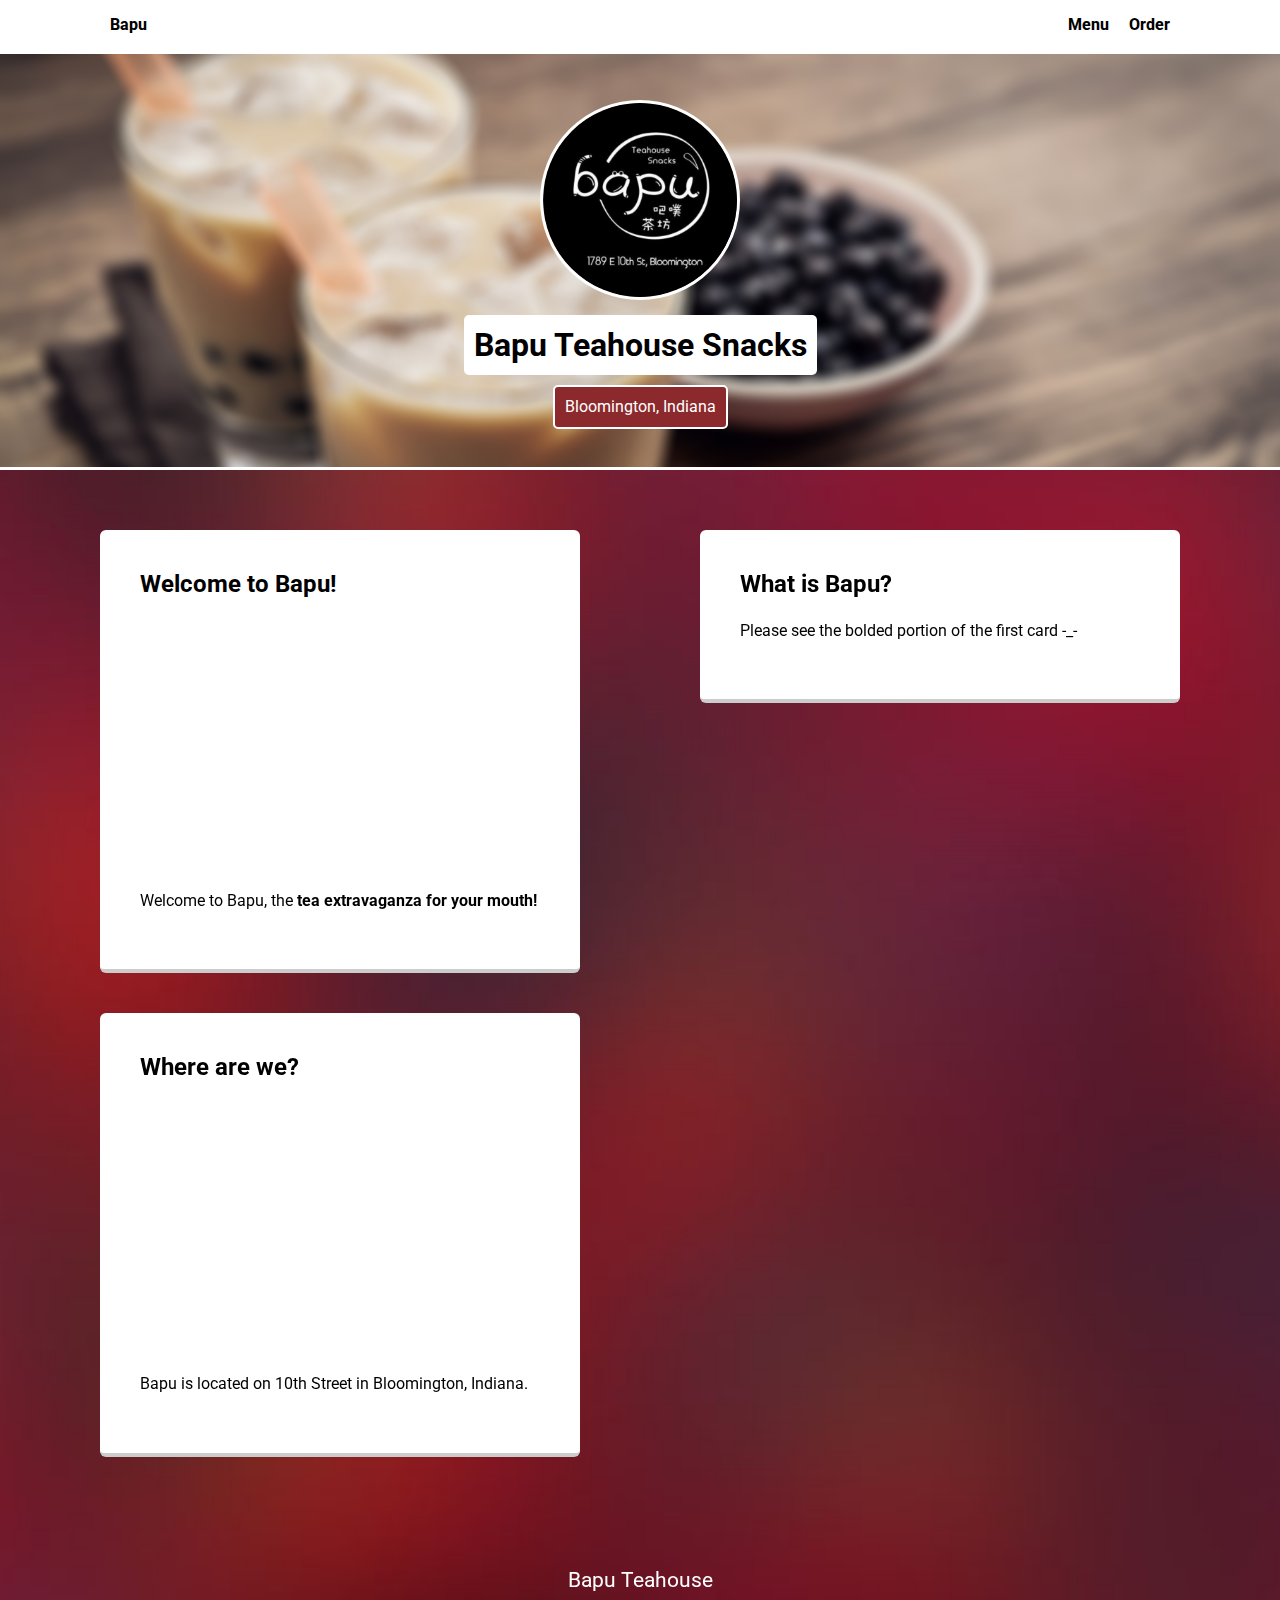
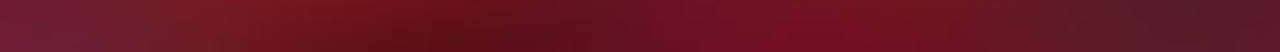
==== index.html @ 862ea8d9 "Added card on main page" ====
<!DOCTYPE HTML>
<html>
    <head>

<meta name="viewport" content="width=device-width">
        <!-- Global site tag (gtag.js) - Google Analytics -->
<script async src="https://www.googletagmanager.com/gtag/js?id=UA-144166611-1"></script>
<script>
  window.dataLayer = window.dataLayer || [];
  function gtag(){dataLayer.push(arguments);}
  gtag('js', new Date());

  gtag('config', 'UA-144166611-1');
</script>

        <meta charset="utf-8">
        <link href="https://fonts.googleapis.com/css?family=Muli%7CRoboto:400,300,500,700,900" rel="stylesheet">
        <link rel='shortcut icon' type='image/x-icon' href='/favicon.ico' />
        <title>Bapu Teahouse</title>
        <link rel="stylesheet" href="style.css">
        <script src="main.js"></script>
    </head>
    <body>
        <!-- NAVIGATION -->
        <div class="main-nav">
            <ul class="nav">
                <li class="name"><a href="//www.baputeahouse.com">Bapu</a></li>
                <li><a href="//www.baputeahouse.com/menu">Menu</a></li>
                <li><a href="//www.baputeahouse.com/order">Order</a></li>
            </ul>
        </div>

        <!-- HEADER -->
        <header>
            <a href="//www.baputeahouse.com"><img src="images/bapu_logo.png" alt="Bapu Logo" class="profile-image"></a>
            <h1 class="tag title">Bapu Teahouse Snacks</h1>
            <p class="tag information">Bloomington, Indiana</p>
        </header>

        <!-- CARDS -->
        <main class="flex" id="main">
            <div class="column" id="first">
              <div class="card">
                  <h2>Welcome to Bapu!</h2>
                  <iframe src="https://www.google.com/maps/embed?pb=!1m18!1m12!1m3!1d3093.1354741768314!2d-86.51318390065133!3d39.17164081474664!2m3!1f0!2f0!3f0!3m2!1i1024!2i768!4f13.1!3m3!1m2!1s0x886c66bb116734bd%3A0x3fd17136e6ad62f6!2sBapu%20TeaHouse!5e0!3m2!1sen!2sus!4v1572037911895!5m2!1sen!2sus" width="400" height="250" frameborder="0" style="border:0;" allowfullscreen=""></iframe>
                  <p>Welcome to Bapu, the <b>tea extravaganza for your mouth!</b></p>
              </div>
              <div class="card">
                  <h2>Where are we?</h2>
                  <iframe src="https://www.google.com/maps/embed?pb=!1m18!1m12!1m3!1d3093.1354741768314!2d-86.51318390065133!3d39.17164081474664!2m3!1f0!2f0!3f0!3m2!1i1024!2i768!4f13.1!3m3!1m2!1s0x886c66bb116734bd%3A0x3fd17136e6ad62f6!2sBapu%20TeaHouse!5e0!3m2!1sen!2sus!4v1572037911895!5m2!1sen!2sus" width="400" height="250" frameborder="0" style="border:0;" allowfullscreen=""></iframe>
                  <p>Bapu is located on 10th Street in Bloomington, Indiana.</b></p>
              </div>
            </div>

            <div class="column" id="second">
              <div class="card">
                  <h2>What is Bapu?</h2>
  		            <p>Please see the bolded portion of the first card -_-</p>
              </div>
	        </div>
        </main>

        <!-- FOOTER -->
        <footer>
            <ul>
                <!--<li><a href="http://www.twitter.com/kaufdropllc" target="_blank" class="social twitter"></a></li>
                <li><a href="https://discord.gg/wsgbxKa" target="_blank" class="social discord"></a></li> -->
            </ul>
            <p class="copyright">Bapu Teahouse</p>
        </footer>
    </body>
</html>
---- style.css ----
/*** GLOBAL VARIABLE SETUP ***/
* {
    box-sizing: border-box;
}

:root {
  --main-color: #000000;
  --link-hover: #8b292c;
  --background: #000000;
}

/*** GENERAL CSS ***/

body {
    margin: 0;
    padding: 0;
    text-align: center;
    font-family: 'Roboto', sans-serif;
    color: black;
    background: url(images/berries.jpg) no-repeat top center;
    background-size: cover;
}

.column {
    text-align: center;
}

/*** LINK CSS ***/
a {
    text-decoration: none;
    color: var(--main-color);
}

a:hover {
    color: var(--link-hover);
}

.nav a {
    transition: all .5s;
}

.nav a:hover {
    color: var(--link-hover);
}

a.social {
    display: inline-block;
    margin-left: 5px;
    width: 30px;
    height: 30px;
    background-size: 30px 30px;
    opacity: .4;
    transition: all .5s;
}

a.twitter {
  background-image: url(/images/twitter.svg);
}

a.linkedin {
  background-image: url(/images/linkedin.svg);
}

a.github {
  background-image: url(/images/github.svg);
}

a.discord {
    background-image: url(/images/discord.png);
}

a.social:hover {
  opacity: 1;
}

/*** NAVIGATION CSS ***/
.main-nav {
    width: 100%;
    background: white;
    min-height: 30px;
    padding: 0;
    position: fixed;
    z-index: 20;
    text-align: center;
}

.nav {
    display: flex;
    width: 100%;
    justify-content: space-around;
    font-weight: 750;
    list-style-type: none;
    margin: 0;
    padding: 0;
}

.nav .name {
    display: block;
    margin-right: auto;
}

.nav li {
    padding: 5px 10px 10px 10px;
}

/*** HEADER CSS ***/
header {
    text-align: center;
    background: url('images/bapu_teahouse.png') no-repeat top center ;
    background-size: cover;
    overflow: hidden;
    padding-top: 60px;
    line-height: 1.25;
    border-bottom: 3px solid white;
}

header .profile-image {
    margin-top: 40px;
    height: 200px;
    width: 200px;
    padding: 0;
    border-radius: 50%;
    border: 3px solid white;
    transition: all .5s;
}

header .profile-image:hover {
 transform: scale(1.2) rotate(360deg);
}

.tag {
    background-color: #efefef;
    color: black;
    padding: 10px;
    border-radius: 5px;
    display: table;
    margin: 10px auto;
}

.title {
    background-color: #FFF;
}

.information {
    background-color: var(--link-hover);
    color: #fff;
    margin-bottom: 20px;
    border: 2px solid white;
}

/*** CARD CSS ***/
.card {
    margin: 20px 40px;
    padding: 20px 40px 40px;
    display: inline-block;
    width: 80%;
    max-height: 10000px;
    max-width: 80%;
    min-width: 40%;
    text-align: left;
    background: #fff;
    border-bottom: 4px solid #ccc;
    border-radius: 6px;
    transition: all .5s;
}

.card:hover {
  border-color: var(--link-hover);
  transform: scale(1.05);
}

ul.skills {
    padding: 0;
    text-align: center;
}

.skills li {
    border-radius: 6px;
    display: inline-block;
    background-color: var(--main-color);
    color: white;
    padding: 5px 10px;
    margin: 2px;
}

.skills li:nth-child(odd) {
    border: 1px solid var(--main-color);
    background-color: white;
    color: var(--main-color);
}

/*** FOOTER CSS ***/
footer {
    width: 100%;
    min-height: 30px;
    padding: 20px 20px 30px 20px;
}

footer .copyright {
    top: -8px;
    size: .75em;
    color: white;
}

footer ul {
    list-style-type: none;
    margin: 0;
    padding: 0;
}

footer ul li {
    display: inline-block;
    padding: 0 5px 0 0;
}

/*** COMPUTER (>=720px) CSS ***/
@media (min-width: 720px) {

    .flex {
        flex-direction: row;
        display: inline-flex;
        min-width: 90%;
        max-width: 1200px;
        justify-content: flex-start;
        align-items: flex-start;
        align-content: center;
        margin: 40px auto;
        flex-wrap: wrap;
        height: auto;
    }

    .column {
        height: 100%;
        width: 50%;
    }

    header {
        min-height: 470px;
    }

    .nav {
        max-width: 100%;
        padding: 10px 100px;
    }

    main p {
        line-height: 1.6em;
    }

    footer {
        font-size: 1.3em;
        max-width: 1200px;
        margin: 10px auto;
    }

}

/*** PHONE (<720px) CSS ***/
@media (max-width: 720px) {

	.flex {
        flex-direction: column;
        display: inline-flex;
        min-width: 90%;
        max-width: 720px;
        justify-content: flex-start;
        align-items: flex-start;
        align-content: center;
        margin: 40px auto;
        flex-wrap: wrap;
        height: auto;
    }

    .column {
        width: 100%;
    }

    .card {
        width: 80%;
    }

    h1 {
        font-size: 1em;
    }

    p {
        font-size: .75em;
    }

    li {
        font-size: .75em;
    }

    header .profile-image {
        height: 100px;
        width: 100px;
    }

    .nav {
        max-width: 1200px;
        padding: 10px 30px;
    }

    main p {
        line-height: 1.6em;
    }

    footer {
        font-size: 1.3em;
        max-width: 1200px;
        margin: 10px auto;
    }

}
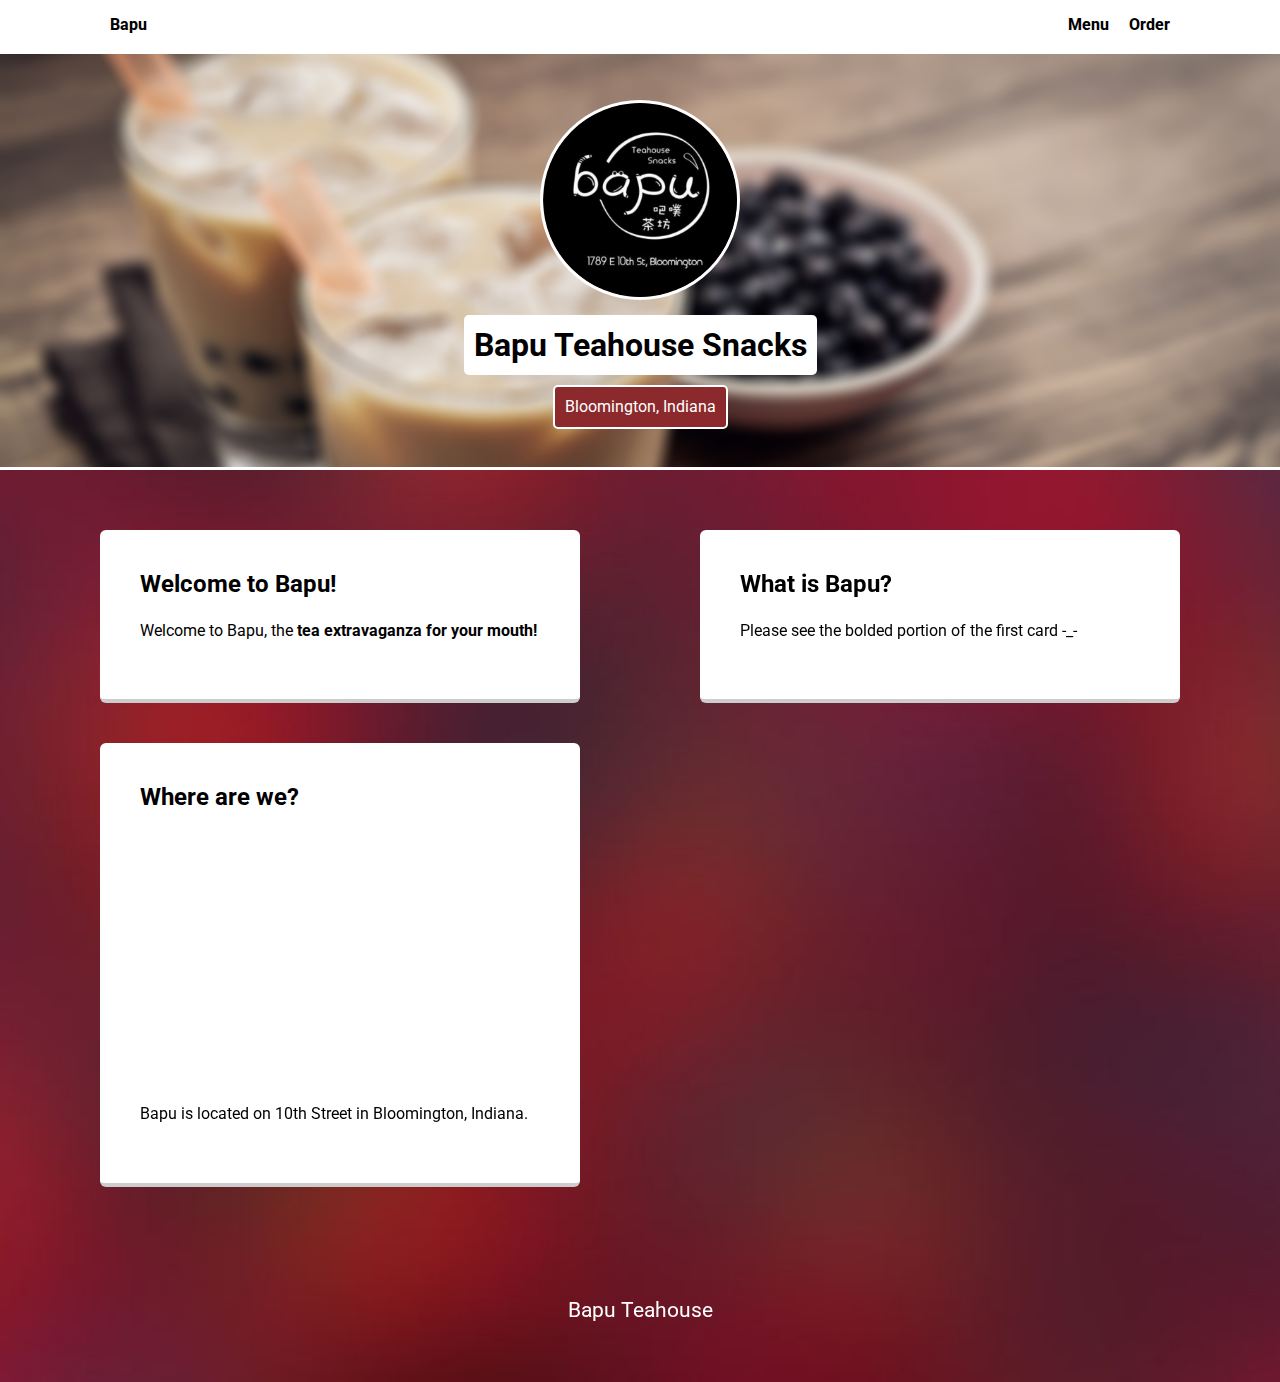
==== commit 6792c489: "Deleted map from first card" ====
--- a/index.html
+++ b/index.html
@@ -42,7 +42,6 @@
             <div class="column" id="first">
               <div class="card">
                   <h2>Welcome to Bapu!</h2>
-                  <iframe src="https://www.google.com/maps/embed?pb=!1m18!1m12!1m3!1d3093.1354741768314!2d-86.51318390065133!3d39.17164081474664!2m3!1f0!2f0!3f0!3m2!1i1024!2i768!4f13.1!3m3!1m2!1s0x886c66bb116734bd%3A0x3fd17136e6ad62f6!2sBapu%20TeaHouse!5e0!3m2!1sen!2sus!4v1572037911895!5m2!1sen!2sus" width="400" height="250" frameborder="0" style="border:0;" allowfullscreen=""></iframe>
                   <p>Welcome to Bapu, the <b>tea extravaganza for your mouth!</b></p>
               </div>
               <div class="card">
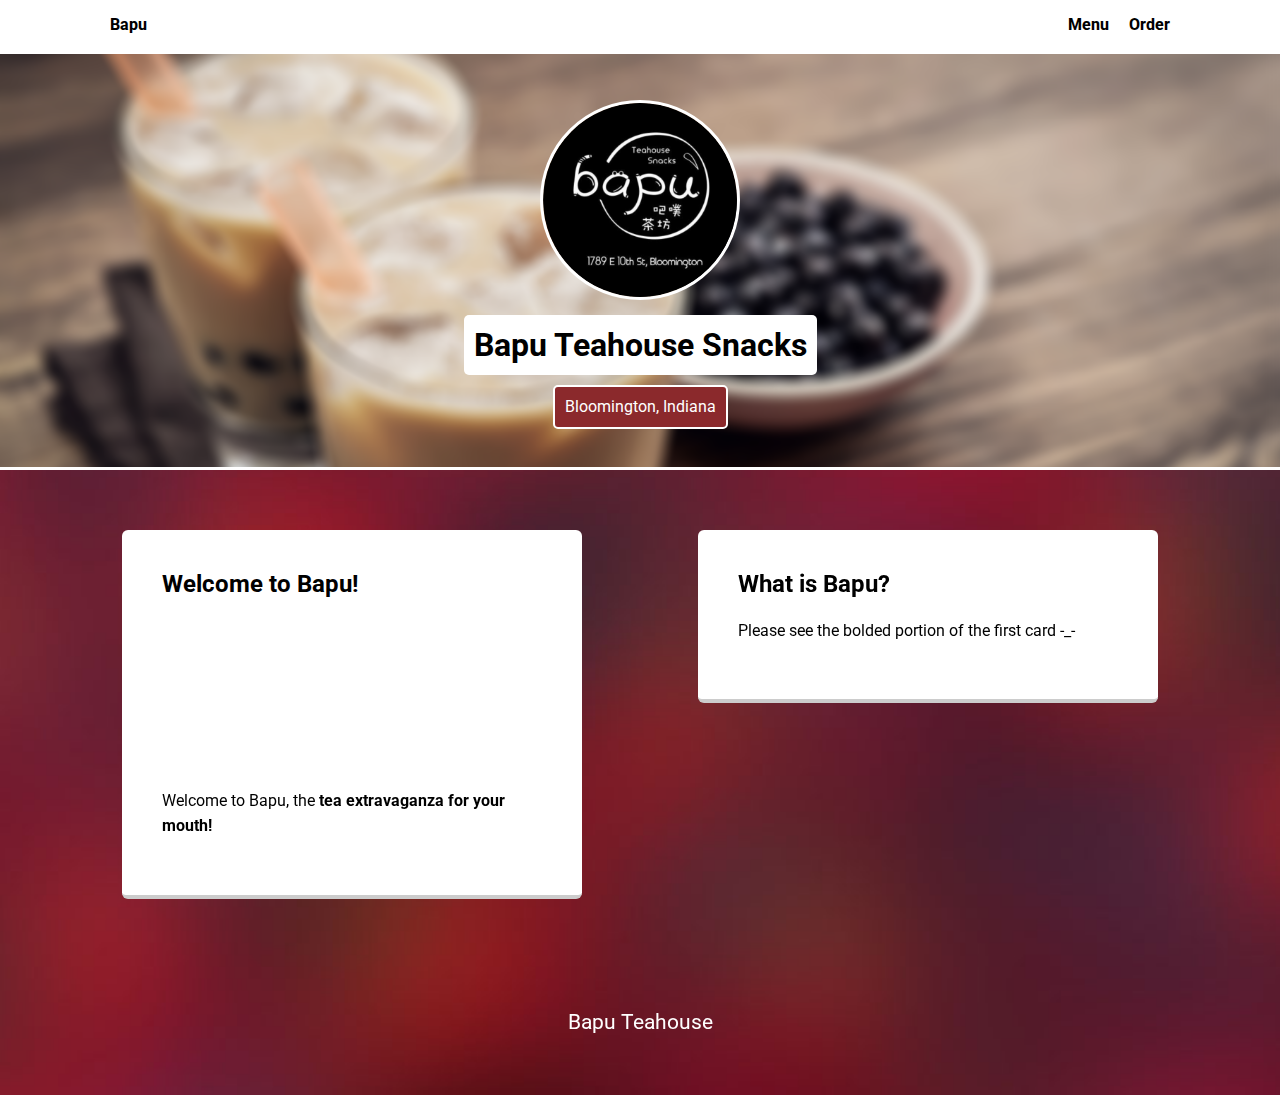
==== commit 89084412: "Map resizes dynamically" ====
--- a/index.html
+++ b/index.html
@@ -40,22 +40,18 @@
         <!-- CARDS -->
         <main class="flex" id="main">
             <div class="column" id="first">
-              <div class="card">
-                  <h2>Welcome to Bapu!</h2>
-                  <p>Welcome to Bapu, the <b>tea extravaganza for your mouth!</b></p>
-              </div>
-              <div class="card">
-                  <h2>Where are we?</h2>
-                  <iframe src="https://www.google.com/maps/embed?pb=!1m18!1m12!1m3!1d3093.1354741768314!2d-86.51318390065133!3d39.17164081474664!2m3!1f0!2f0!3f0!3m2!1i1024!2i768!4f13.1!3m3!1m2!1s0x886c66bb116734bd%3A0x3fd17136e6ad62f6!2sBapu%20TeaHouse!5e0!3m2!1sen!2sus!4v1572037911895!5m2!1sen!2sus" width="400" height="250" frameborder="0" style="border:0;" allowfullscreen=""></iframe>
-                  <p>Bapu is located on 10th Street in Bloomington, Indiana.</b></p>
-              </div>
+            <div class="card">
+                <h2>Welcome to Bapu!</h2>
+                <iframe src="https://www.google.com/maps/embed?pb=!1m18!1m12!1m3!1d3093.1354741768314!2d-86.51318390065133!3d39.17164081474664!2m3!1f0!2f0!3f0!3m2!1i1024!2i768!4f13.1!3m3!1m2!1s0x886c66bb116734bd%3A0x3fd17136e6ad62f6!2sBapu%20TeaHouse!5e0!3m2!1sen!2sus!4v1572037911895!5m2!1sen!2sus" width="100%" height="100%" frameborder="0" style="border:0;" allowfullscreen=""></iframe>
+                <p>Welcome to Bapu, the <b>tea extravaganza for your mouth!</b></p>
+            </div>
             </div>
 
             <div class="column" id="second">
-              <div class="card">
-                  <h2>What is Bapu?</h2>
-  		            <p>Please see the bolded portion of the first card -_-</p>
-              </div>
+            <div class="card">
+                <h2>What is Bapu?</h2>
+		            <p>Please see the bolded portion of the first card -_-</p>
+            </div>
 	        </div>
         </main>
 
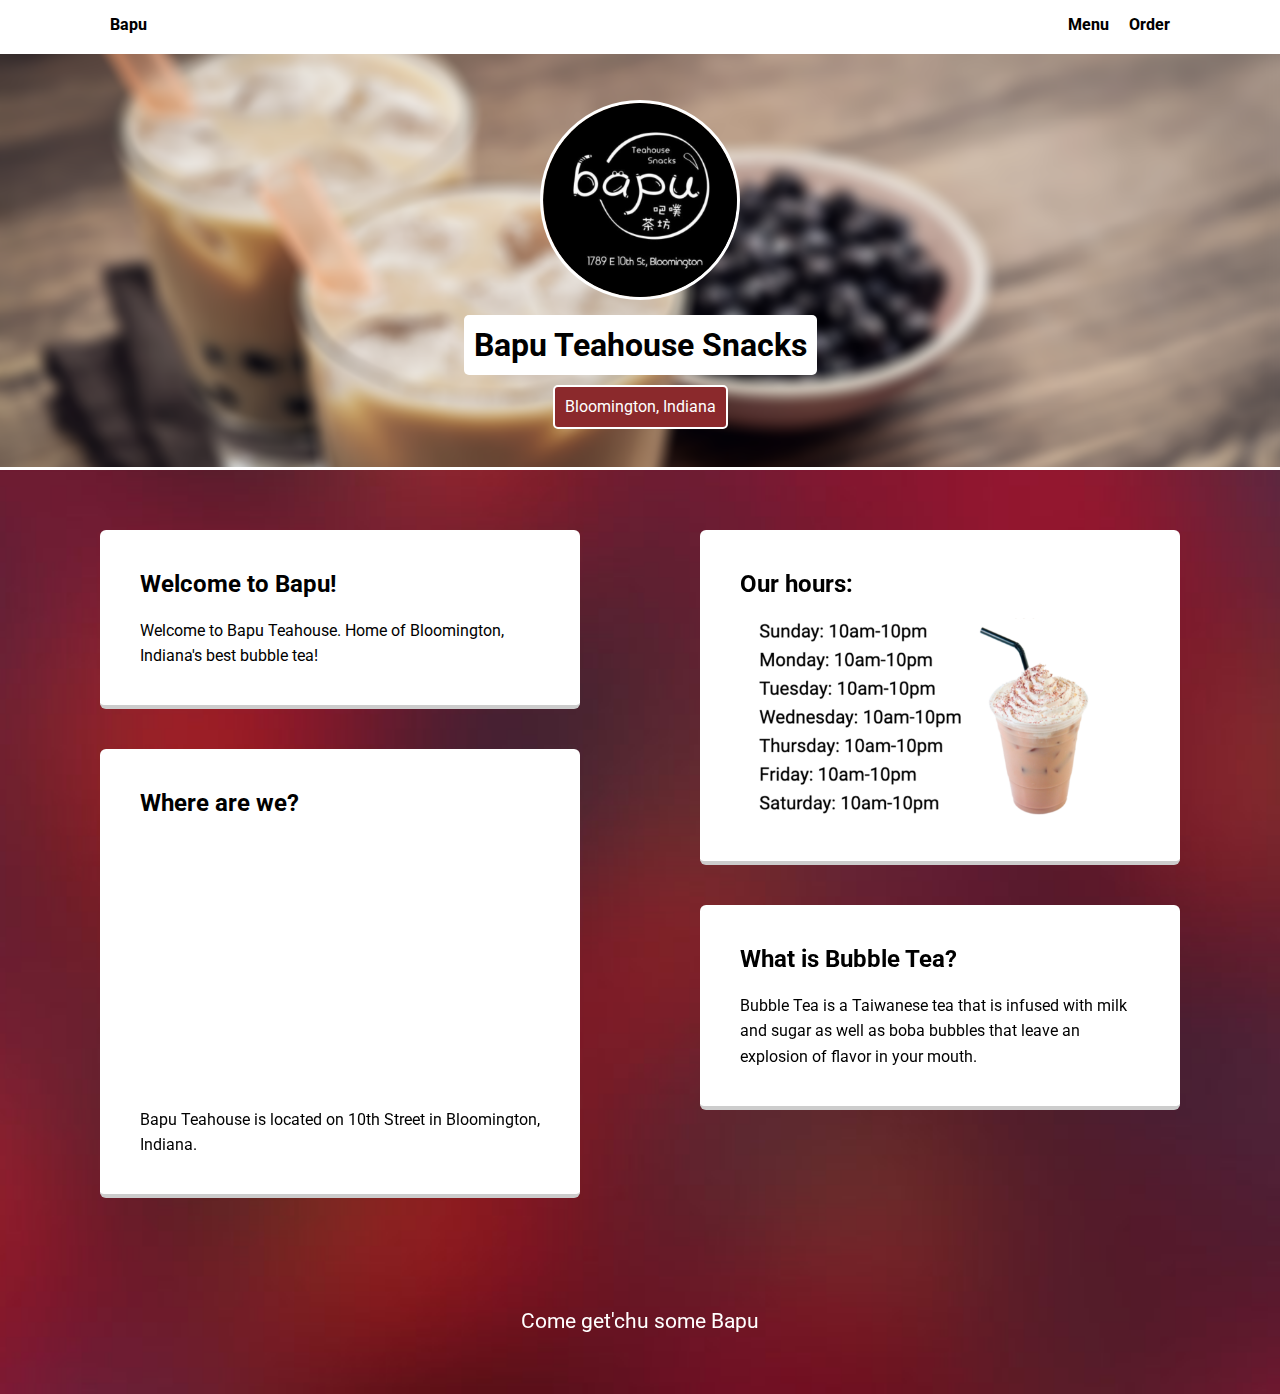
==== commit 9c6dd169: "Updated Home Page" ====
--- a/index.html
+++ b/index.html
@@ -40,18 +40,26 @@
         <!-- CARDS -->
         <main class="flex" id="main">
             <div class="column" id="first">
-            <div class="card">
+              <div class="card">
                 <h2>Welcome to Bapu!</h2>
-                <iframe src="https://www.google.com/maps/embed?pb=!1m18!1m12!1m3!1d3093.1354741768314!2d-86.51318390065133!3d39.17164081474664!2m3!1f0!2f0!3f0!3m2!1i1024!2i768!4f13.1!3m3!1m2!1s0x886c66bb116734bd%3A0x3fd17136e6ad62f6!2sBapu%20TeaHouse!5e0!3m2!1sen!2sus!4v1572037911895!5m2!1sen!2sus" width="100%" height="100%" frameborder="0" style="border:0;" allowfullscreen=""></iframe>
-                <p>Welcome to Bapu, the <b>tea extravaganza for your mouth!</b></p>
-            </div>
+                <p>Welcome to Bapu Teahouse. Home of Bloomington, Indiana's best bubble tea!</p>
+              </div>
+              <div class="card">
+                  <h2>Where are we?</h2>
+                  <iframe src="https://www.google.com/maps/embed?pb=!1m18!1m12!1m3!1d3093.1354741768314!2d-86.51318390065133!3d39.17164081474664!2m3!1f0!2f0!3f0!3m2!1i1024!2i768!4f13.1!3m3!1m2!1s0x886c66bb116734bd%3A0x3fd17136e6ad62f6!2sBapu%20TeaHouse!5e0!3m2!1sen!2sus!4v1572037911895!5m2!1sen!2sus" width="400" height="250" frameborder="0" style="border:0;" allowfullscreen=""></iframe>
+                  <p>Bapu Teahouse is located on 10th Street in Bloomington, Indiana.</b></p>
+              </div>
             </div>
 
             <div class="column" id="second">
-            <div class="card">
-                <h2>What is Bapu?</h2>
-		            <p>Please see the bolded portion of the first card -_-</p>
-            </div>
+              <div class="card">
+                  <h2>Our hours:</h2>
+  		            <p><img src="images/Bapu-Hours.png" width=100%></p>
+              </div>
+              <div class="card">
+                  <h2>What is Bubble Tea?</h2>
+  		            <p>Bubble Tea is a Taiwanese tea that is infused with milk and sugar as well as boba bubbles that leave an explosion of flavor in your mouth.</p>
+              </div>
 	        </div>
         </main>
 
@@ -61,7 +69,7 @@
                 <!--<li><a href="http://www.twitter.com/kaufdropllc" target="_blank" class="social twitter"></a></li>
                 <li><a href="https://discord.gg/wsgbxKa" target="_blank" class="social discord"></a></li> -->
             </ul>
-            <p class="copyright">Bapu Teahouse</p>
+            <p class="copyright">Come get'chu some Bapu</p>
         </footer>
     </body>
 </html>
--- a/style.css
+++ b/style.css
@@ -73,6 +73,10 @@
   opacity: 1;
 }
 
+iframe {
+  width: 100%
+}
+
 /*** NAVIGATION CSS ***/
 .main-nav {
     width: 100%;
@@ -151,7 +155,7 @@
 /*** CARD CSS ***/
 .card {
     margin: 20px 40px;
-    padding: 20px 40px 40px;
+    padding: 20px 40px;
     display: inline-block;
     width: 80%;
     max-height: 10000px;
@@ -165,7 +169,7 @@
 }
 
 .card:hover {
-  border-color: var(--link-hover);
+  border-color: black;
   transform: scale(1.05);
 }
 
@@ -197,6 +201,7 @@
 }
 
 footer .copyright {
+    color: black;
     top: -8px;
     size: .75em;
     color: white;
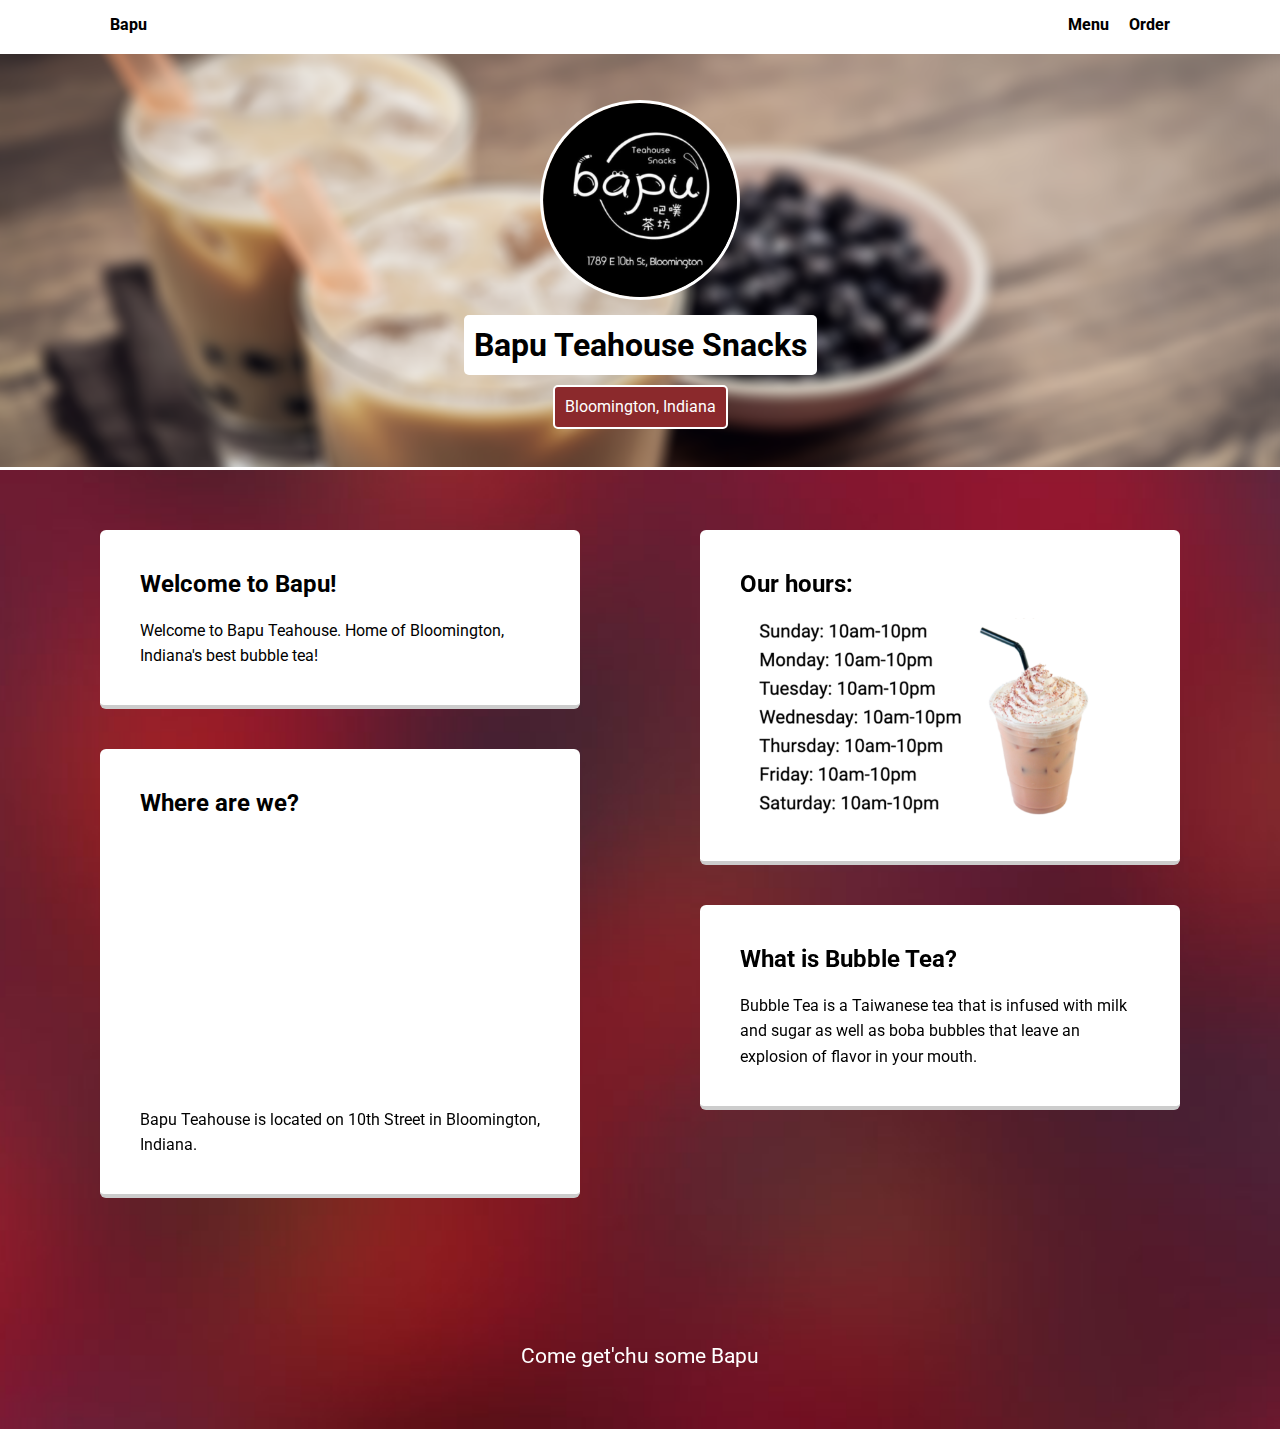
==== commit 102e9992: "added link to map" ====
--- a/index.html
+++ b/index.html
@@ -46,7 +46,7 @@
               </div>
               <div class="card">
                   <h2>Where are we?</h2>
-                  <iframe src="https://www.google.com/maps/embed?pb=!1m18!1m12!1m3!1d3093.1354741768314!2d-86.51318390065133!3d39.17164081474664!2m3!1f0!2f0!3f0!3m2!1i1024!2i768!4f13.1!3m3!1m2!1s0x886c66bb116734bd%3A0x3fd17136e6ad62f6!2sBapu%20TeaHouse!5e0!3m2!1sen!2sus!4v1572037911895!5m2!1sen!2sus" width="400" height="250" frameborder="0" style="border:0;" allowfullscreen=""></iframe>
+                  <a href="https://www.google.com/maps/place/Bapu+TeaHouse/@39.171624,-86.51151,15z/data=!4m5!3m4!1s0x0:0x3fd17136e6ad62f6!8m2!3d39.1716242!4d-86.5115102?hl=en"><iframe src="https://www.google.com/maps/embed?pb=!1m18!1m12!1m3!1d3093.1354741768314!2d-86.51318390065133!3d39.17164081474664!2m3!1f0!2f0!3f0!3m2!1i1024!2i768!4f13.1!3m3!1m2!1s0x886c66bb116734bd%3A0x3fd17136e6ad62f6!2sBapu%20TeaHouse!5e0!3m2!1sen!2sus!4v1572037911895!5m2!1sen!2sus" width="400" height="250" frameborder="0" style="border:0;" allowfullscreen=""></iframe></a>
                   <p>Bapu Teahouse is located on 10th Street in Bloomington, Indiana.</b></p>
               </div>
             </div>
@@ -66,8 +66,9 @@
         <!-- FOOTER -->
         <footer>
             <ul>
-                <!--<li><a href="http://www.twitter.com/kaufdropllc" target="_blank" class="social twitter"></a></li>
-                <li><a href="https://discord.gg/wsgbxKa" target="_blank" class="social discord"></a></li> -->
+                <li><a href="https://twitter.com/BapuTeahouse" target="_blank" class="social twitter"></a></li>
+                <li><a href="https://www.facebook.com/baputeahouseiu" target="_blank" class="social facebook"></a></li>
+                <li><a href="https://instagram.com/baputeahouse/" target="_blank" class="social insta"></a></li>
             </ul>
             <p class="copyright">Come get'chu some Bapu</p>
         </footer>
--- a/style.css
+++ b/style.css
@@ -54,15 +54,15 @@
 }
 
 a.twitter {
-  background-image: url(/images/twitter.svg);
-}
-
-a.linkedin {
-  background-image: url(/images/linkedin.svg);
-}
-
-a.github {
-  background-image: url(/images/github.svg);
+  background-image: url(/images/TLogo.png);
+}
+
+a.facebook {
+  background-image: url(/images/FBLogo.png);
+}
+
+a.insta {
+  background-image: url(/images/InstaLogo.png);
 }
 
 a.discord {
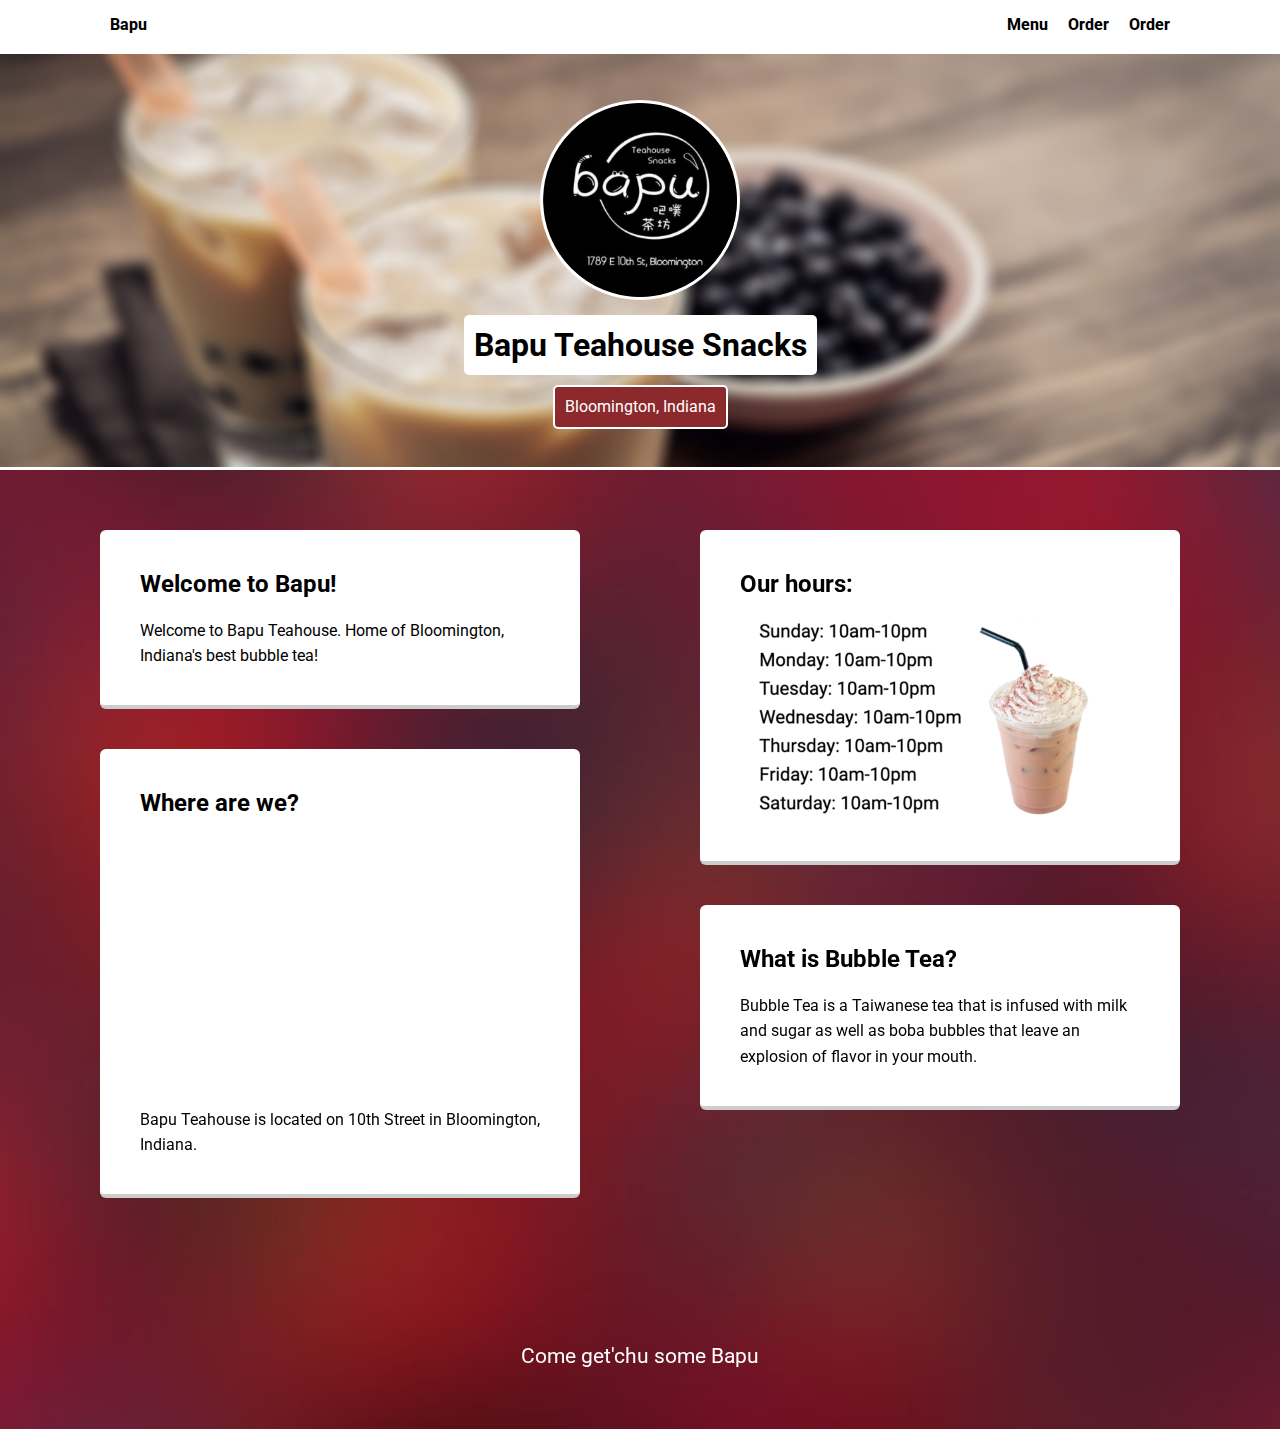
==== commit e04f52a0: "Added link to workscited" ====
--- a/index.html
+++ b/index.html
@@ -27,6 +27,7 @@
                 <li class="name"><a href="//www.baputeahouse.com">Bapu</a></li>
                 <li><a href="//www.baputeahouse.com/menu">Menu</a></li>
                 <li><a href="//www.baputeahouse.com/order">Order</a></li>
+                <li><a href="//www.baputeahouse.com/workscited">Order</a></li>
             </ul>
         </div>
 
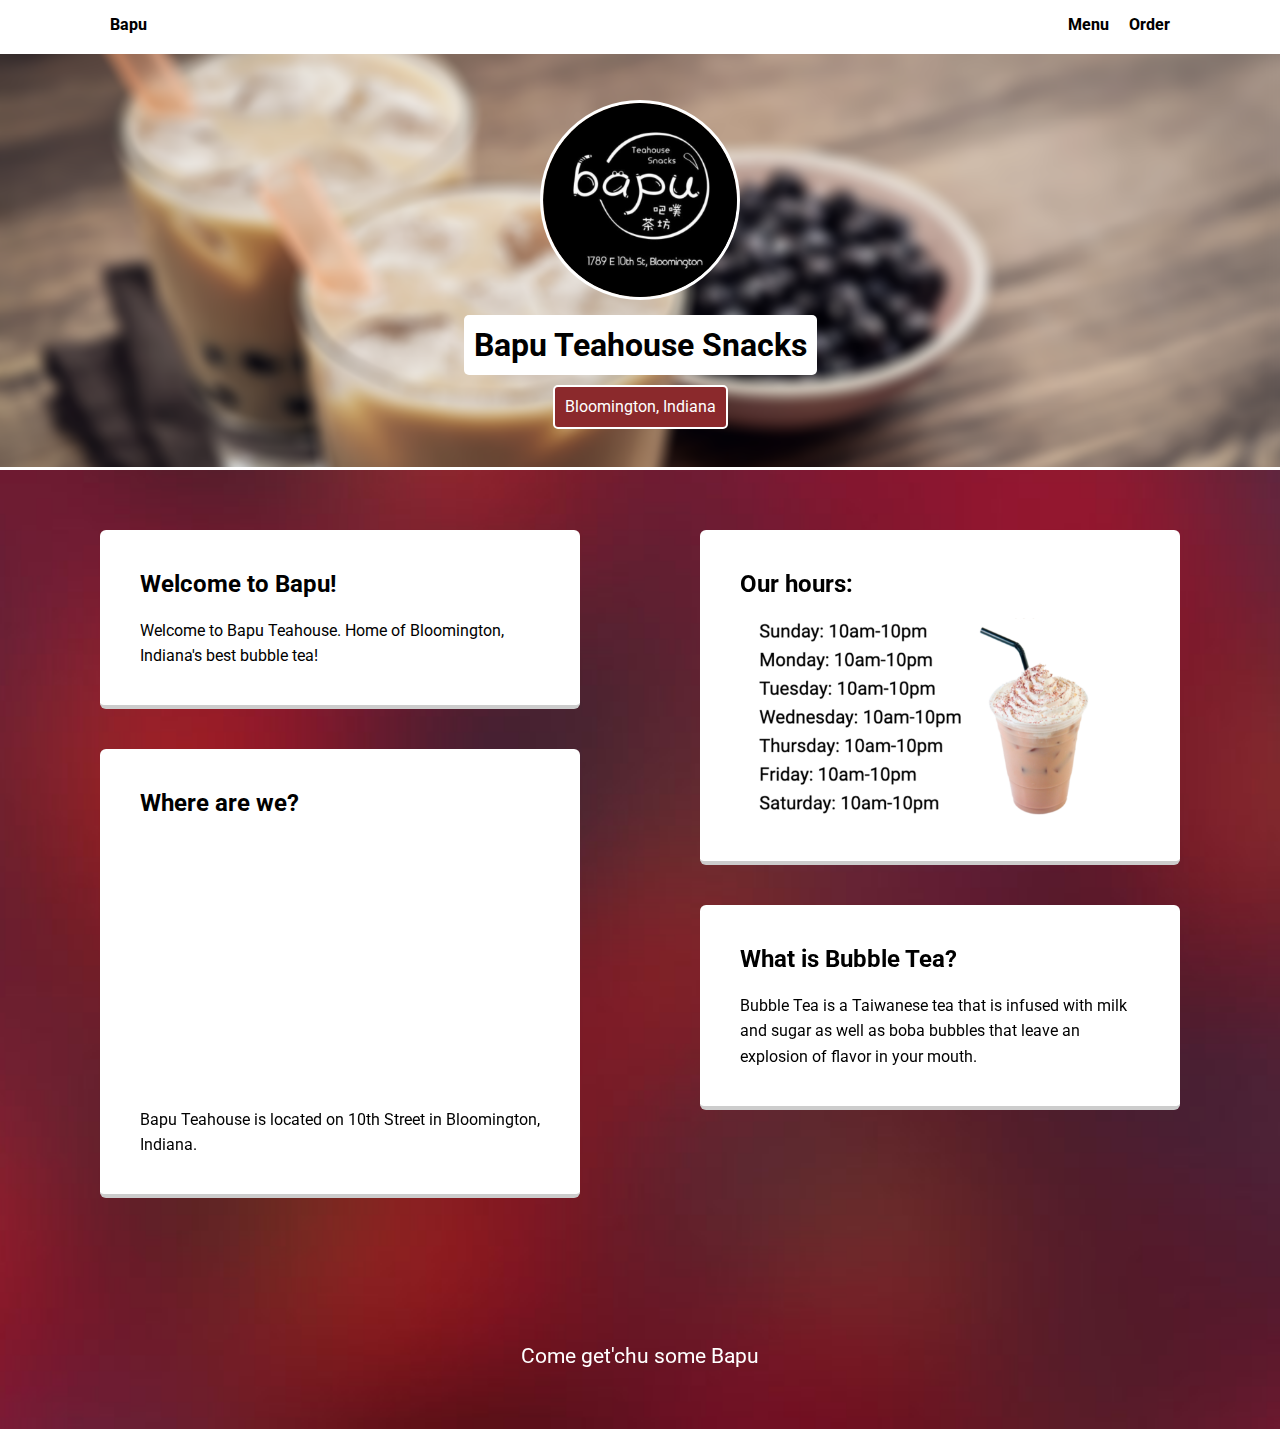
==== commit 56bdfd14: "All links should work locally and online. Order page now places orders. Menu needs updated. Not all " ====
--- a/index.html
+++ b/index.html
@@ -24,16 +24,16 @@
         <!-- NAVIGATION -->
         <div class="main-nav">
             <ul class="nav">
-                <li class="name"><a href="//www.baputeahouse.com">Bapu</a></li>
-                <li><a href="//www.baputeahouse.com/menu">Menu</a></li>
-                <li><a href="//www.baputeahouse.com/order">Order</a></li>
-                <li><a href="//www.baputeahouse.com/workscited">Order</a></li>
+                <li class="name"><a href="index.html">Bapu</a></li>
+                <li><a href="menu/index.html">Menu</a></li>
+                <li><a href="order/index.html">Order</a></li>
+                <!--<li><a href="workscited/index.html">Don't Sue Pls</a></li>-->
             </ul>
         </div>
 
         <!-- HEADER -->
         <header>
-            <a href="//www.baputeahouse.com"><img src="images/bapu_logo.png" alt="Bapu Logo" class="profile-image"></a>
+            <a href="index.html"><img src="images/bapu_logo.png" alt="Bapu Logo" class="profile-image"></a>
             <h1 class="tag title">Bapu Teahouse Snacks</h1>
             <p class="tag information">Bloomington, Indiana</p>
         </header>
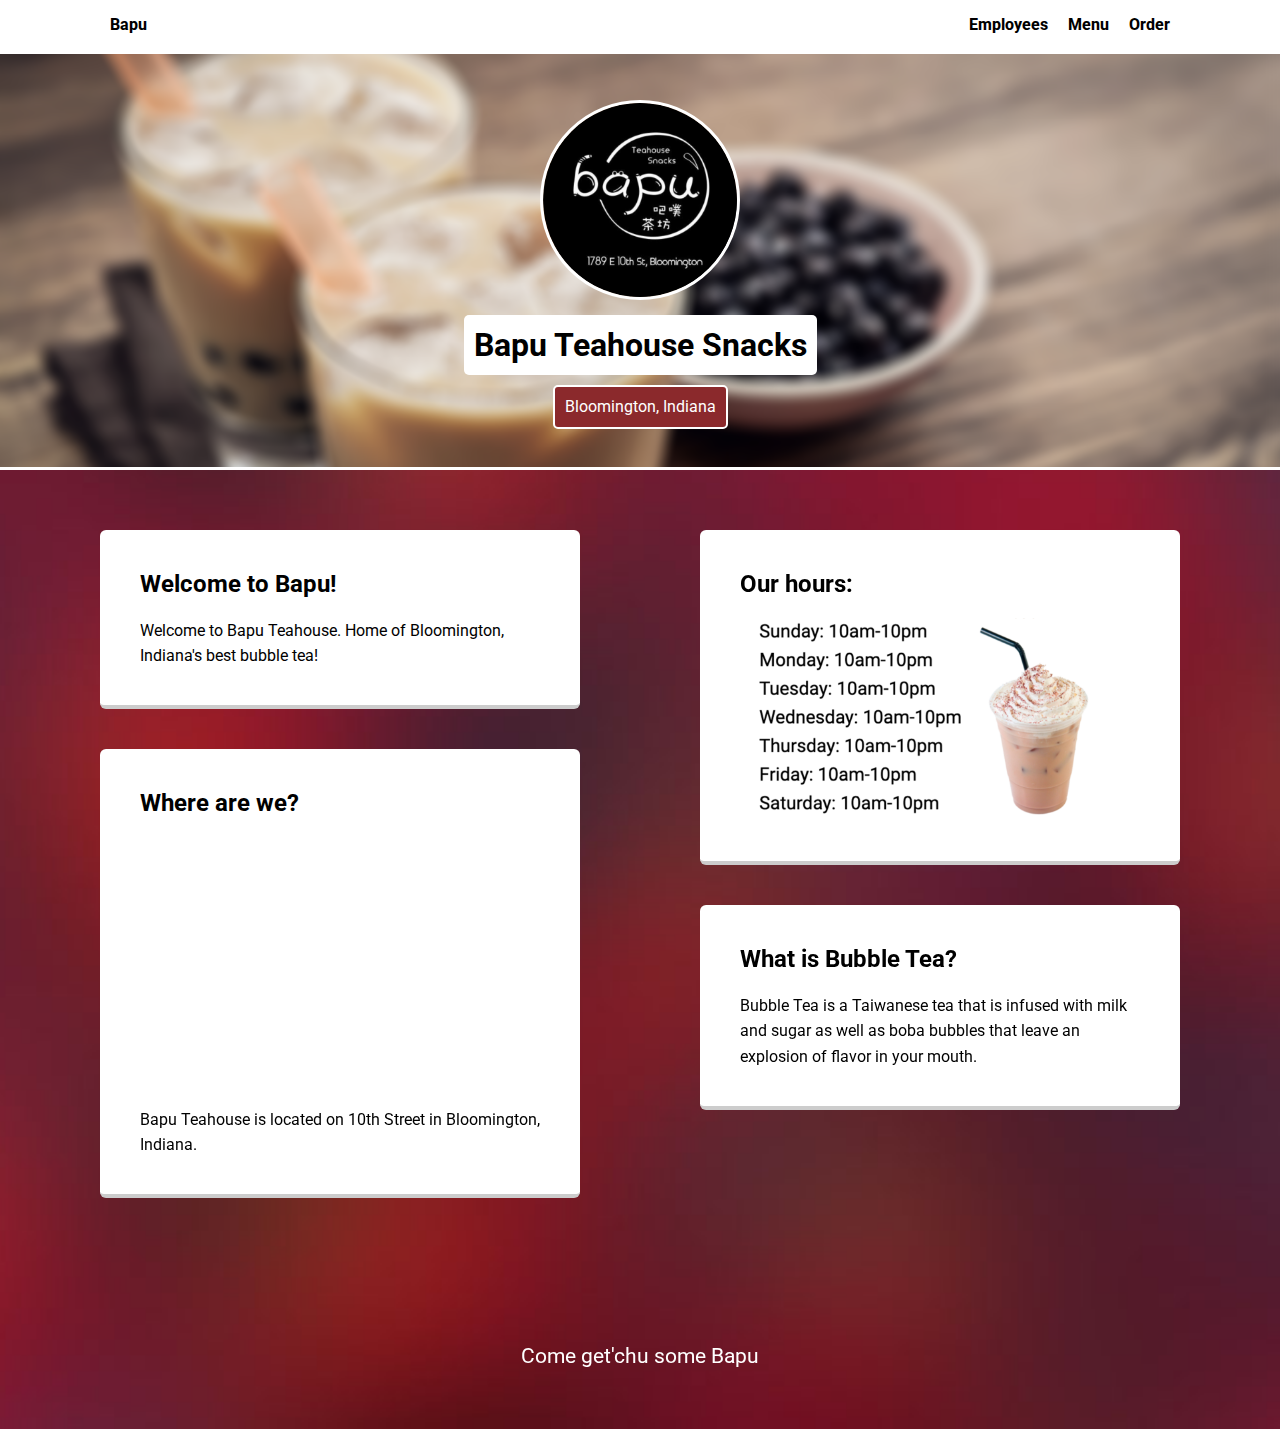
==== commit 514a45cc: "dfasdf" ====
--- a/index.html
+++ b/index.html
@@ -25,6 +25,7 @@
         <div class="main-nav">
             <ul class="nav">
                 <li class="name"><a href="index.html">Bapu</a></li>
+                <li><a href="employee_backend/index.html">Employees</a></li>
                 <li><a href="menu/index.html">Menu</a></li>
                 <li><a href="order/index.html">Order</a></li>
                 <!--<li><a href="workscited/index.html">Don't Sue Pls</a></li>-->
